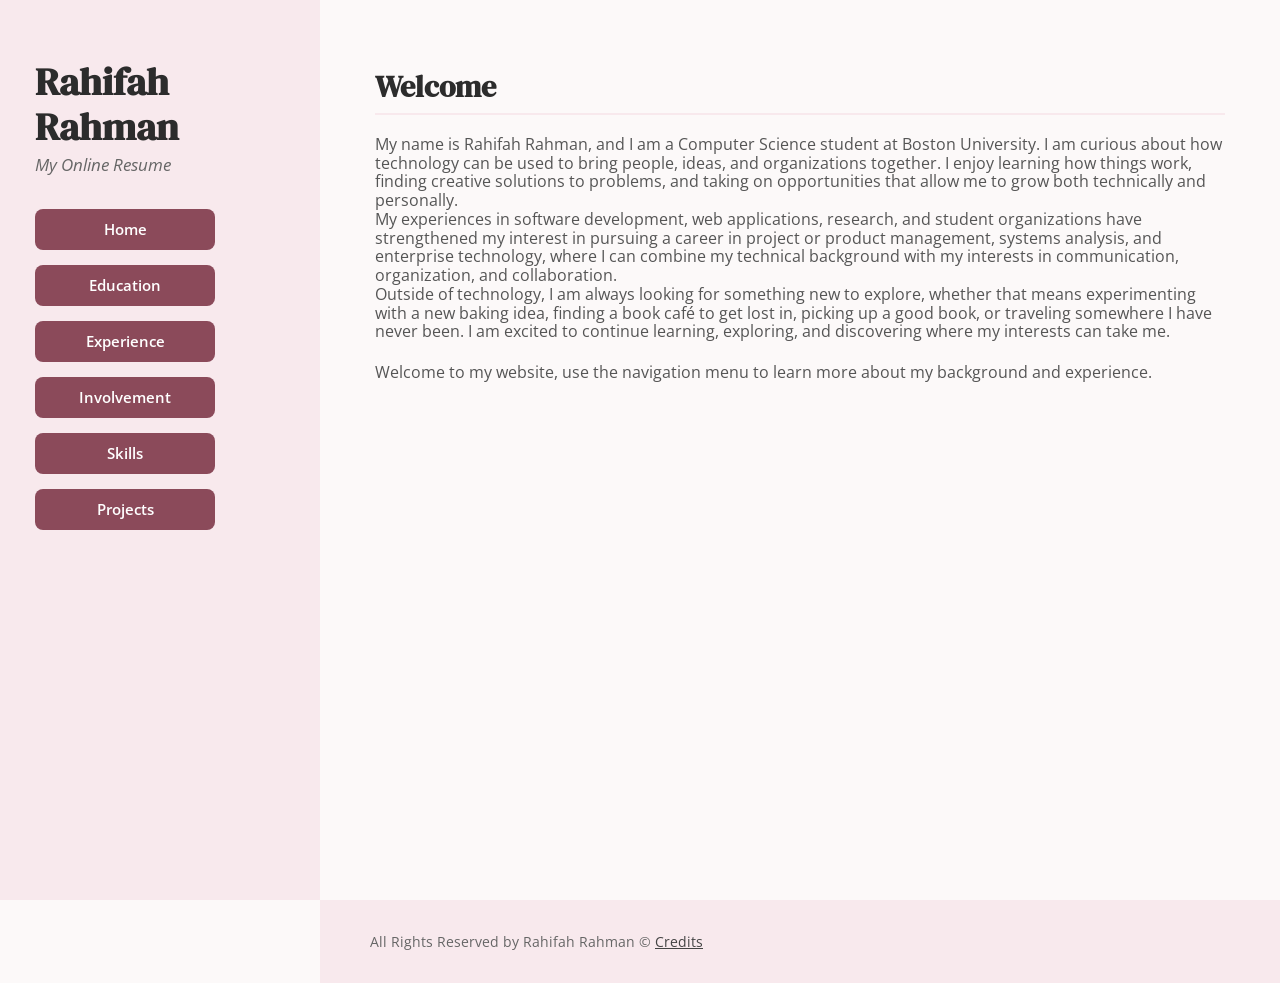
==== public/index.html @ ddc934b0 "Added spacing" ====
<!DOCTYPE html>
<html lang="en">
<head>
    <meta charset="UTF-8">
    <meta name="viewport" content="width=device-width, initial-scale=1.0">
    <title>Rahifah Rahman - Home</title>
    <link rel="stylesheet" href="styles.css">
</head>

<body>

<header>
    <h1>Rahifah Rahman</h1>
    <p>My Online Resume</p>

    <nav>
        <ul>
            <li><a href="index.html">Home</a></li>
            <li><a href="education.html">Education</a></li>
            <li><a href="experience.html">Experience</a></li>
            <li><a href="involvement.html">Involvement</a></li>
            <li><a href="skills.html">Skills</a></li>
            <li><a href="projects.html">Projects</a></li>
        </ul>
    </nav>
</header>

<main>
    <section>
        <h2>Welcome</h2>

        <p>My name is Rahifah Rahman, and I am a Computer Science student at Boston University. I am curious about how technology can be used to bring people, ideas, and organizations together. I enjoy learning how things work, finding creative solutions to problems, and taking on opportunities that allow me to grow both technically and personally.
            <br>
            My experiences in software development, web applications, research, and student organizations have strengthened my interest in pursuing a career in project or product management, systems analysis, and enterprise technology, where I can combine my technical background with my interests in communication, organization, and collaboration.
            <br>
            Outside of technology, I am always looking for something new to explore, whether that means experimenting with a new baking idea, finding a book café to get lost in, picking up a good book, or traveling somewhere I have never been. I am excited to continue learning, exploring, and discovering where my interests can take me.
        </p>

        <p>
            <br>
            Welcome to my website, use the navigation menu to learn more about my background and experience.
        </p>
    </section>
</main>

<footer>
    <p>
        All Rights Reserved by Rahifah Rahman &#169;
        <a href="#">Credits</a>
    </p>
</footer>

<script src="script.js"></script>

</body>
</html>
---- public/styles.css ----
@import url('https://fonts.googleapis.com/css2?family=DM+Serif+Display&family=Open+Sans:wght@400;500;600;700&display=swap');

* {
    box-sizing: border-box;
}

body {
    margin: 0;
    font-family: 'Open Sans', Arial, sans-serif;
    color: #3F383A;
    background-color: #FCF9F9;
    line-height: 1.15;
    min-height: 100vh;
}

header {
    background-color: #F8E9ED;
    color: #3F383A;
    padding: 30px 25px;
    text-align: center;
}

header h1 {
    font-family: 'DM Serif Display', Georgia, serif;
    font-size: calc(1.8rem + 0.6vw);
    margin: 0 0 5px 0;
    color: #2c2c2c;
}

header p {
    font-size: calc(0.9rem + 0.2vw);
    margin: 0 0 5px 0;
    color: #666666;
    font-style: italic;
}

/* navigation bar */

nav ul {
    list-style: none;
    padding: 0;
    margin: 0;
    display: flex;
    flex-direction: row;
    justify-content: center;
    align-items: center;
    gap: 10px;
    flex-wrap: wrap;
}

nav li {
    padding: 0;
}

nav a {
    display: block;
    width: 180px;
    text-decoration: none;
    color: #FFFFFF;
    background-color: #8B4A5A;
    font-weight: 600;
    font-size: calc(0.8rem + 0.15vw);
    padding: 12px 18px;
    border-radius: 8px;
    text-align: center;
    transition: 0.2s;
}

nav a:hover {
    background-color: #B87585;
}

main {
    width: 100%;
    min-height: 100vh;
    padding: 50px 30px;
}

section {
    max-width: 850px;
    margin: 0 auto 50px auto;
}


section h2 {
    font-family: 'DM Serif Display', Georgia, serif;
    font-size: calc(1.5rem + 0.5vw);
    color: #2c2c2c;
    margin-top: 0;
    margin-bottom: 20px;
    padding-bottom: 8px;
    border-bottom: 2px solid #F8E9ED;
}

section h3 {
    font-size: calc(1.05rem + 0.2vw);
    color: #444444;
    margin-top: 20px;
    margin-bottom: 3px;
}

section h4 {
    font-size: calc(1rem + 0.1vw);
    margin-top: 10px;
    margin-bottom: 3px;
}

section ul {
    margin-top: 3px;
}

section p {
    font-size: calc(0.9rem + 0.15vw);
    color: #555555;
    margin-top: 3px;
    margin-bottom: 3px;
}

.calculator {
    max-width: 850px;
    margin: 60px auto 30px auto;
    padding: 30px;
    background-color: #F8E9ED;
    border: 1px solid #F8E9ED;
    border-radius: 10px;
    text-align: center;
}

.calculator-inputs {
    display: flex;
    gap: 15px;
    margin-bottom: 20px;
}

.calculator-inputs input {
    width: 50%;
    padding: 12px;
    font-family: 'Open Sans', Arial, sans-serif;
    font-size: 1rem;
    border: 1px solid #CCCCCC;
    border-radius: 5px;
}

.calculator-buttons {
    display: flex;
    flex-wrap: wrap;
    gap: 10px;
    margin-bottom: 20px;
    justify-content: center;
}

.calculator-buttons button {
    padding: 10px 18px;
    font-family: 'Open Sans', Arial, sans-serif;
    font-size: 1rem;
    border: none;
    border-radius: 6px;
    background-color: #8B4A5A;
    color: #FFFFFF;
    cursor: pointer;
    transition: 0.2s;
}

.calculator-buttons button:hover {
    background-color: #B87585;
}

.calculator-result {
    min-height: 40px;
}

.calculator-result h3 {
    margin: 0;
    font-size: calc(1rem + 0.3vw);
}

footer {
    background-color: #F8E9ED;
    padding: 18px 25px;
    font-size: 0.85rem;
    color: #666666;
    text-align: center;
}

footer a {
    color: #444444;
    text-decoration: underline;
}

/* laptop/desktop screens */

@media (min-width: 751px) {

    header {
        position: fixed;
        left: 0;
        top: 0;
        width: 25%;
        height: 100vh;
        padding: 60px 35px;
        text-align: left;
        overflow-y: auto;
    }

    header h1 {
        font-size: calc(1.8rem + 0.8vw);
    }

    header p {
        margin-bottom: 35px;
    }

    nav ul {
        flex-direction: column;
        align-items: flex-start;
        gap: 15px;
    }

    nav li {
        width: 100%;
    }

    nav a {
        width: 180px;
        padding: 12px 18px;
    }

    main {
        width: 75%;
        margin-left: 25%;
        min-height: 100vh;
        padding: 70px 50px;
    }

    section {
        width: 100%;
        max-width: 850px;
        margin: 0 auto 60px auto;
    }

    .calculator {
        width: 100%;
        max-width: 850px;
    }

    footer {
        width: 75%;
        margin-left: 25%;
        padding: 20px 50px;
        text-align: left;
    }
}

/* phone screens */

@media (max-width: 750px) {

    header {
        width: 100%;
        text-align: center;
        padding: 25px 15px;
    }

    nav ul {
        flex-direction: row;
        width: 100%;
        gap: 5px;
    }

    nav li {
        padding: 3px;
    }

    nav a {
        display: inline-block;
        padding: 5px 6px;
    }

    main {
        width: 100%;
        padding: 35px 15px;
    }

    section {
        width: 100%;
        margin-bottom: 40px;
    }

    .calculator {
        width: 100%;
        padding: 20px;
        margin-top: 40px;
    }

    .calculator-inputs {
        flex-direction: column;
    }

    .calculator-inputs input {
        width: 100%;
    }

    .calculator-buttons {
        justify-content: center;
    }

    .calculator-buttons button {
        padding: 9px 14px;
    }

    footer {
        width: 100%;
        padding: 15px;
    }
}
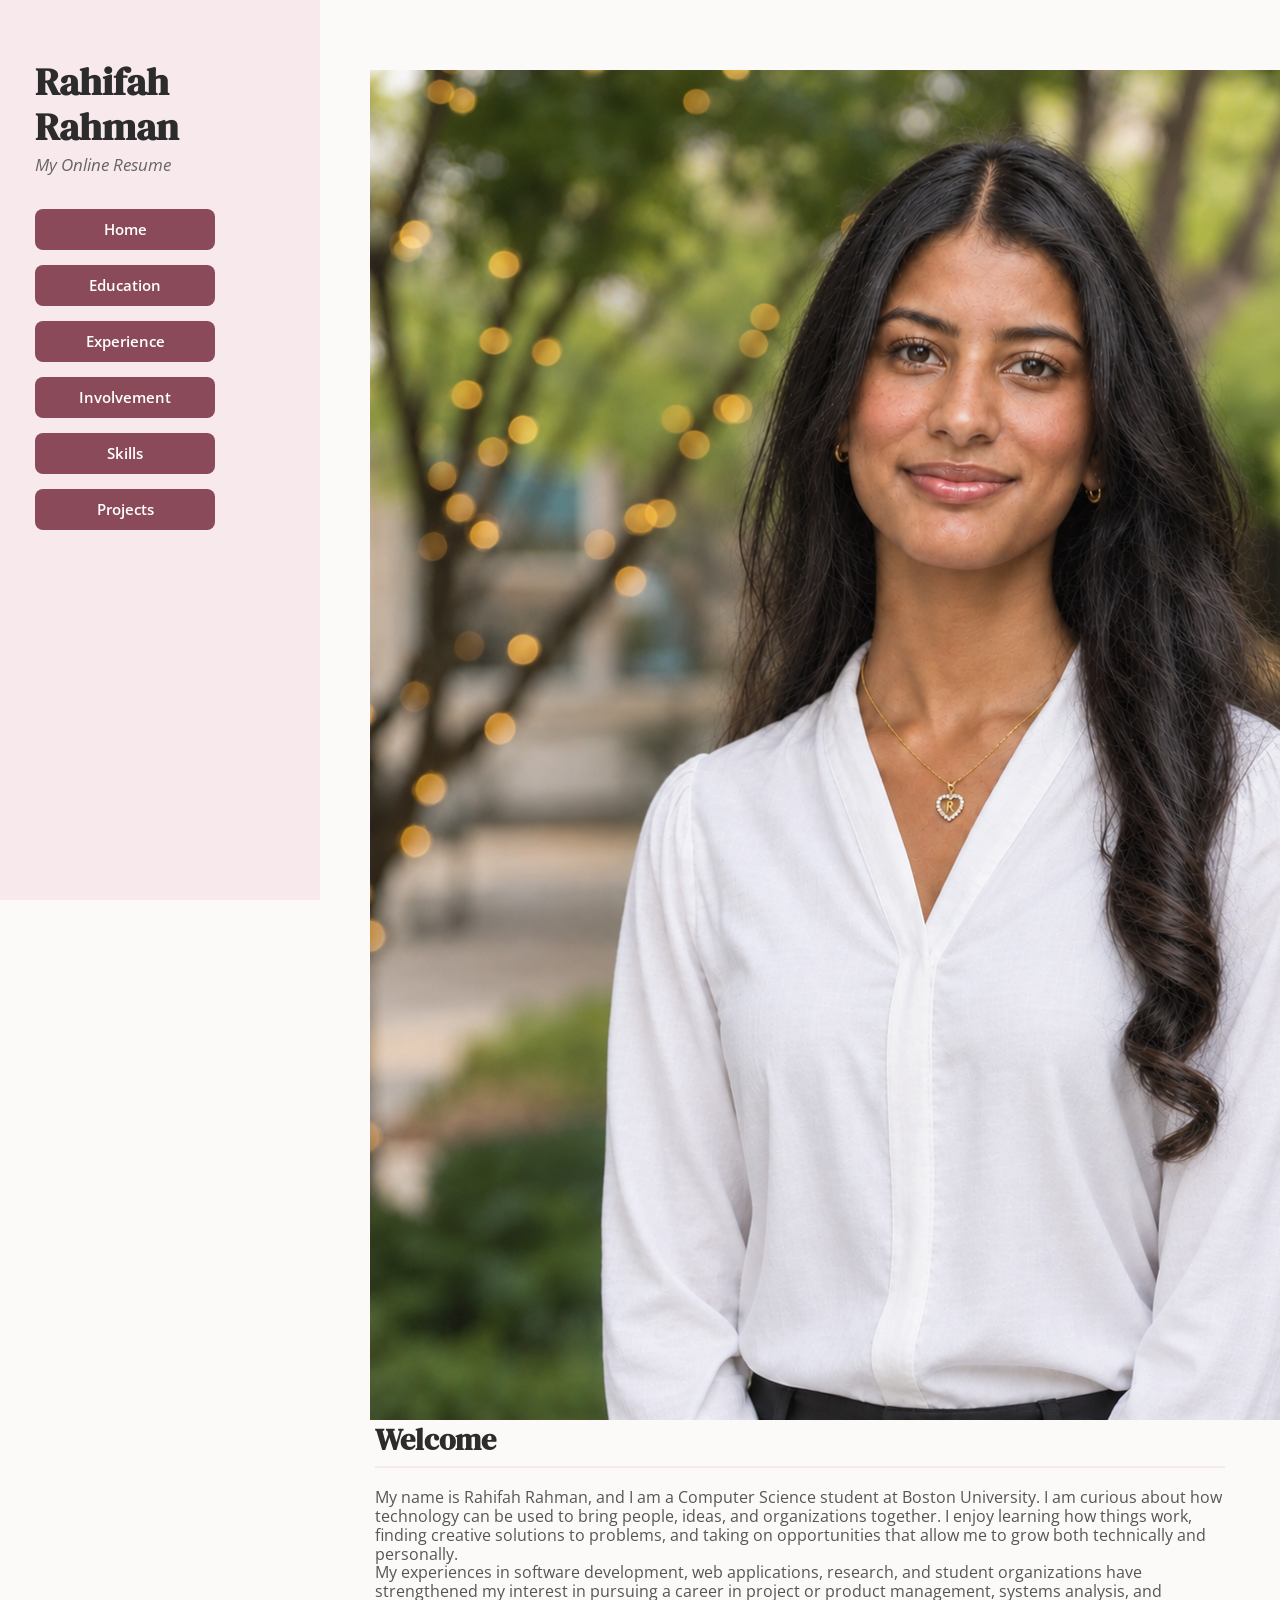
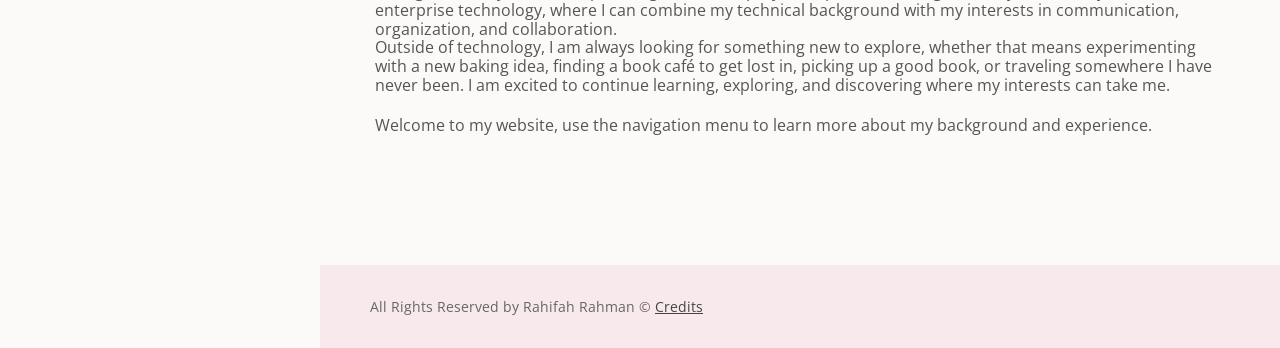
==== commit accedf2b: "Added headshot to home page" ====
--- a/public/index.html
+++ b/public/index.html
@@ -26,6 +26,7 @@
 </header>
 
 <main>
+    <img src="rahifahheadshot.png" alt="Headshot of Rahifah Rahman">
     <section>
         <h2>Welcome</h2>
 
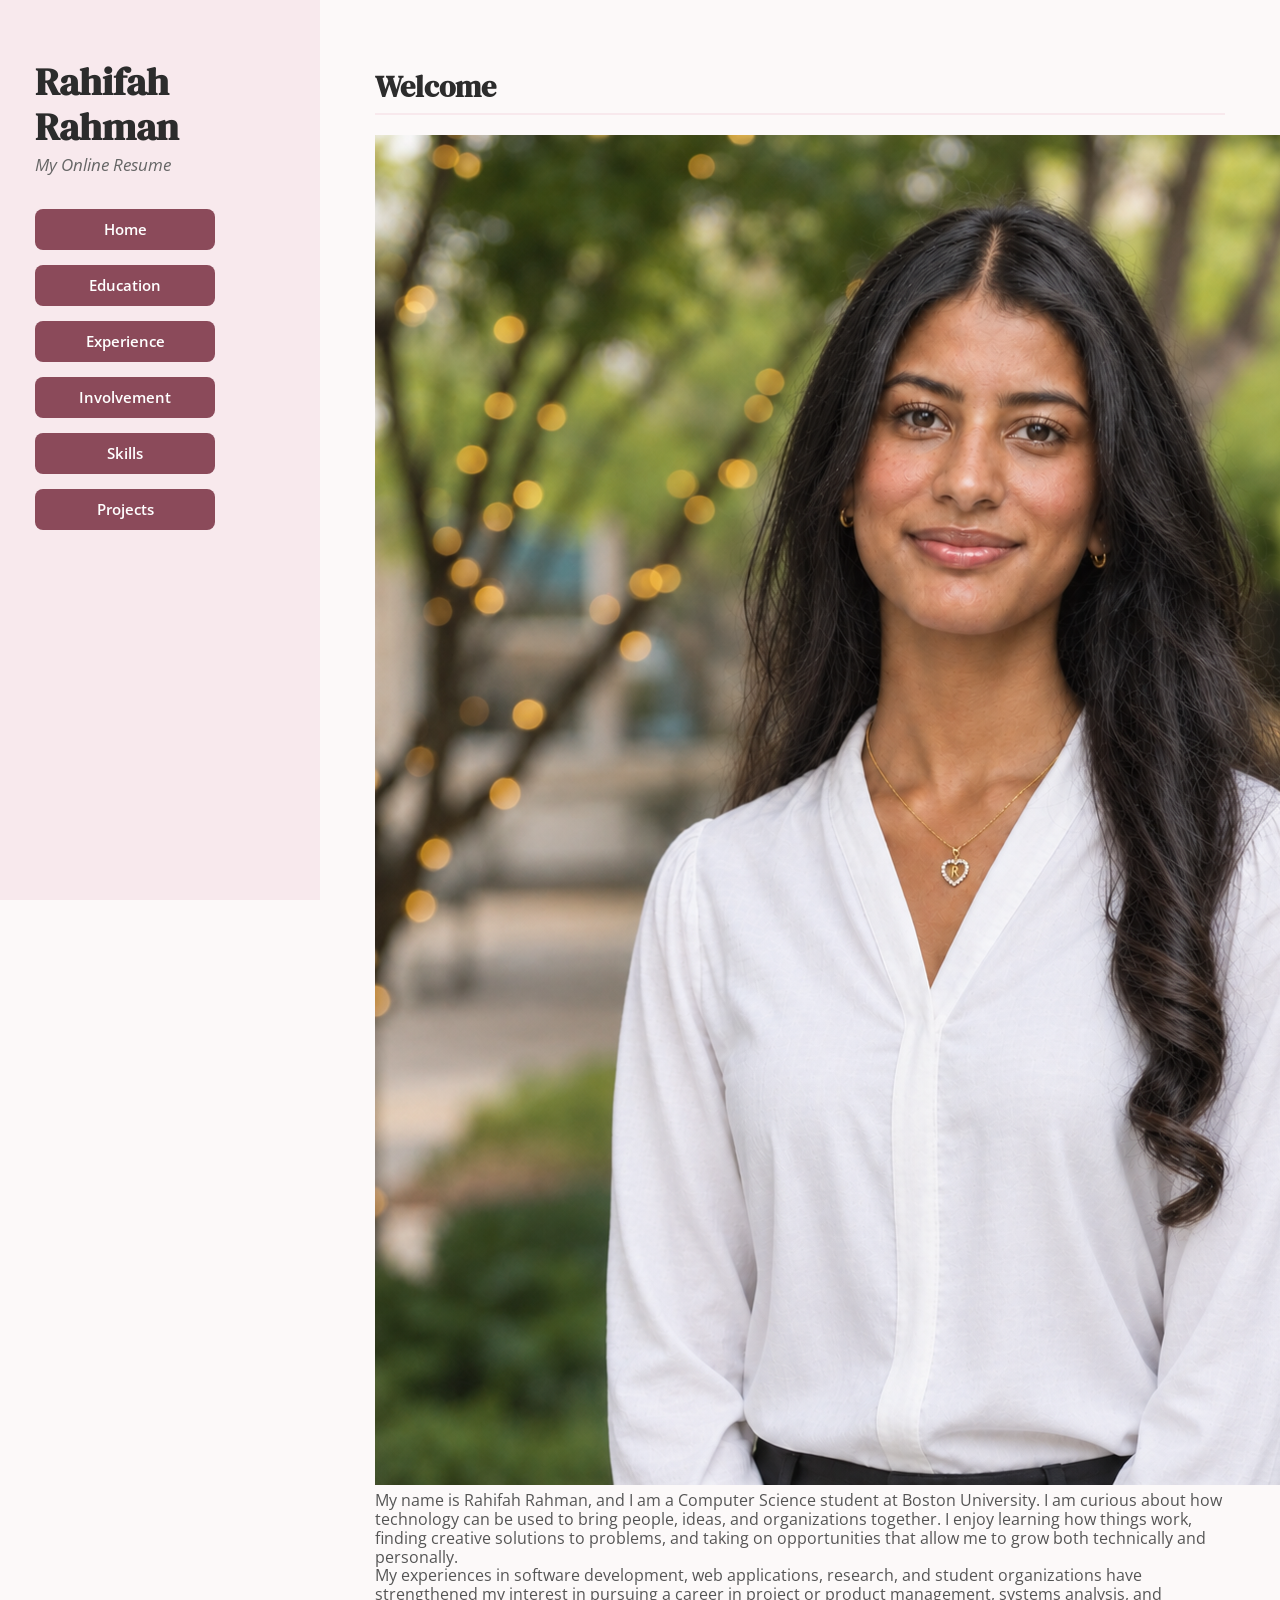
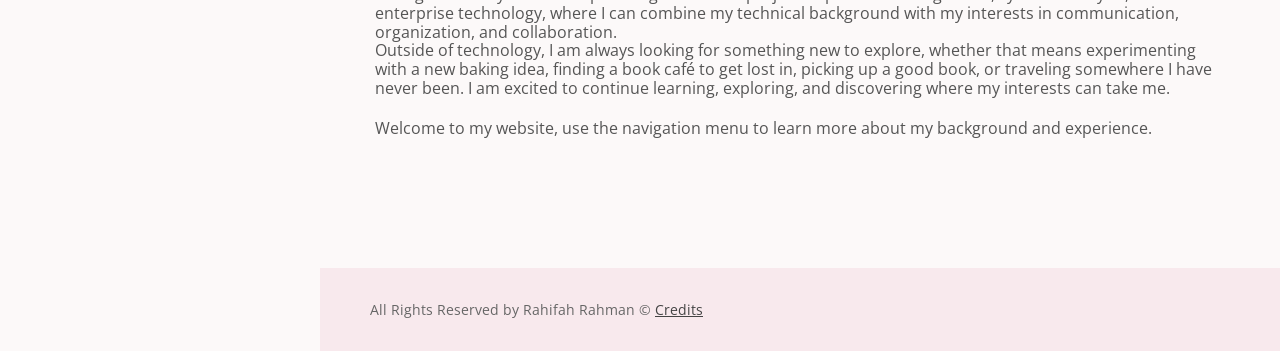
==== commit 3b1ada5f: "Moved headshot into the actual correct block, yet to resize and format in css" ====
--- a/public/index.html
+++ b/public/index.html
@@ -26,10 +26,9 @@
 </header>
 
 <main>
-    <img src="rahifahheadshot.png" alt="Headshot of Rahifah Rahman">
     <section>
         <h2>Welcome</h2>
-
+        <img src="rahifahheadshot.png" alt="Headshot of Rahifah Rahman">
         <p>My name is Rahifah Rahman, and I am a Computer Science student at Boston University. I am curious about how technology can be used to bring people, ideas, and organizations together. I enjoy learning how things work, finding creative solutions to problems, and taking on opportunities that allow me to grow both technically and personally.
             <br>
             My experiences in software development, web applications, research, and student organizations have strengthened my interest in pursuing a career in project or product management, systems analysis, and enterprise technology, where I can combine my technical background with my interests in communication, organization, and collaboration.
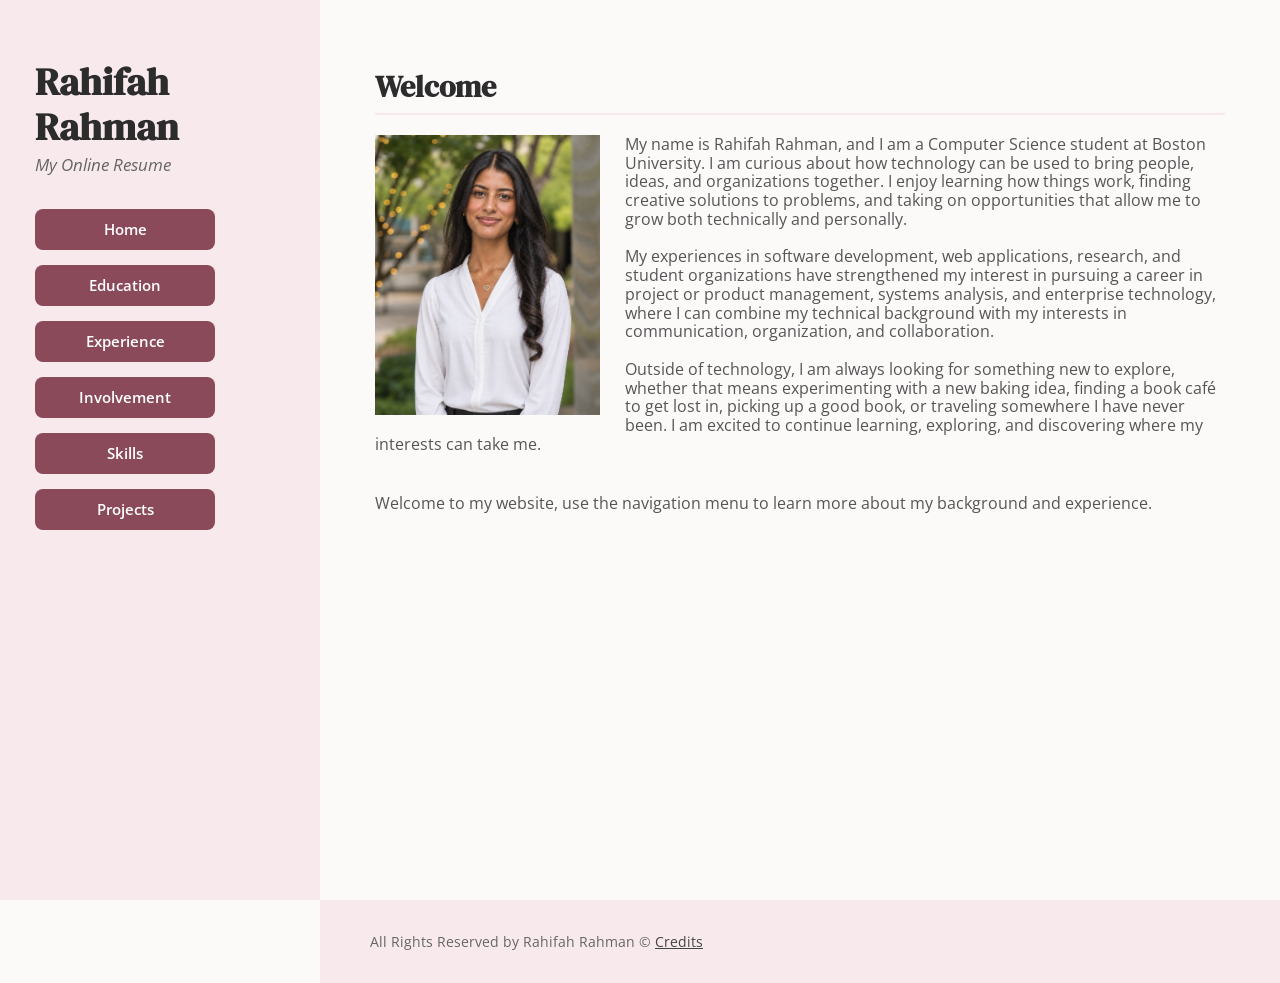
==== commit ea87c005: "Added more spacing for home page" ====
--- a/public/index.html
+++ b/public/index.html
@@ -30,14 +30,14 @@
         <h2>Welcome</h2>
         <img src="rahifahheadshot.png" alt="Headshot of Rahifah Rahman">
         <p>My name is Rahifah Rahman, and I am a Computer Science student at Boston University. I am curious about how technology can be used to bring people, ideas, and organizations together. I enjoy learning how things work, finding creative solutions to problems, and taking on opportunities that allow me to grow both technically and personally.
-            <br>
+            <br><br>
             My experiences in software development, web applications, research, and student organizations have strengthened my interest in pursuing a career in project or product management, systems analysis, and enterprise technology, where I can combine my technical background with my interests in communication, organization, and collaboration.
-            <br>
+            <br><br>
             Outside of technology, I am always looking for something new to explore, whether that means experimenting with a new baking idea, finding a book café to get lost in, picking up a good book, or traveling somewhere I have never been. I am excited to continue learning, exploring, and discovering where my interests can take me.
         </p>
 
         <p>
-            <br>
+            <br><br>
             Welcome to my website, use the navigation menu to learn more about my background and experience.
         </p>
     </section>
--- a/public/styles.css
+++ b/public/styles.css
@@ -81,6 +81,13 @@
     margin: 0 auto 50px auto;
 }
 
+section img {
+    width: 225px;
+    height: 280px;
+    object-fit: cover;
+    float: left;
+    margin: 0 25px 15px 0;
+}
 
 section h2 {
     font-family: 'DM Serif Display', Georgia, serif;
@@ -261,6 +268,12 @@
         padding: 25px 15px;
     }
 
+    section img {
+        width: 165px;
+        height: 210px;
+        margin-right: 15px;
+    }
+
     nav ul {
         flex-direction: row;
         width: 100%;
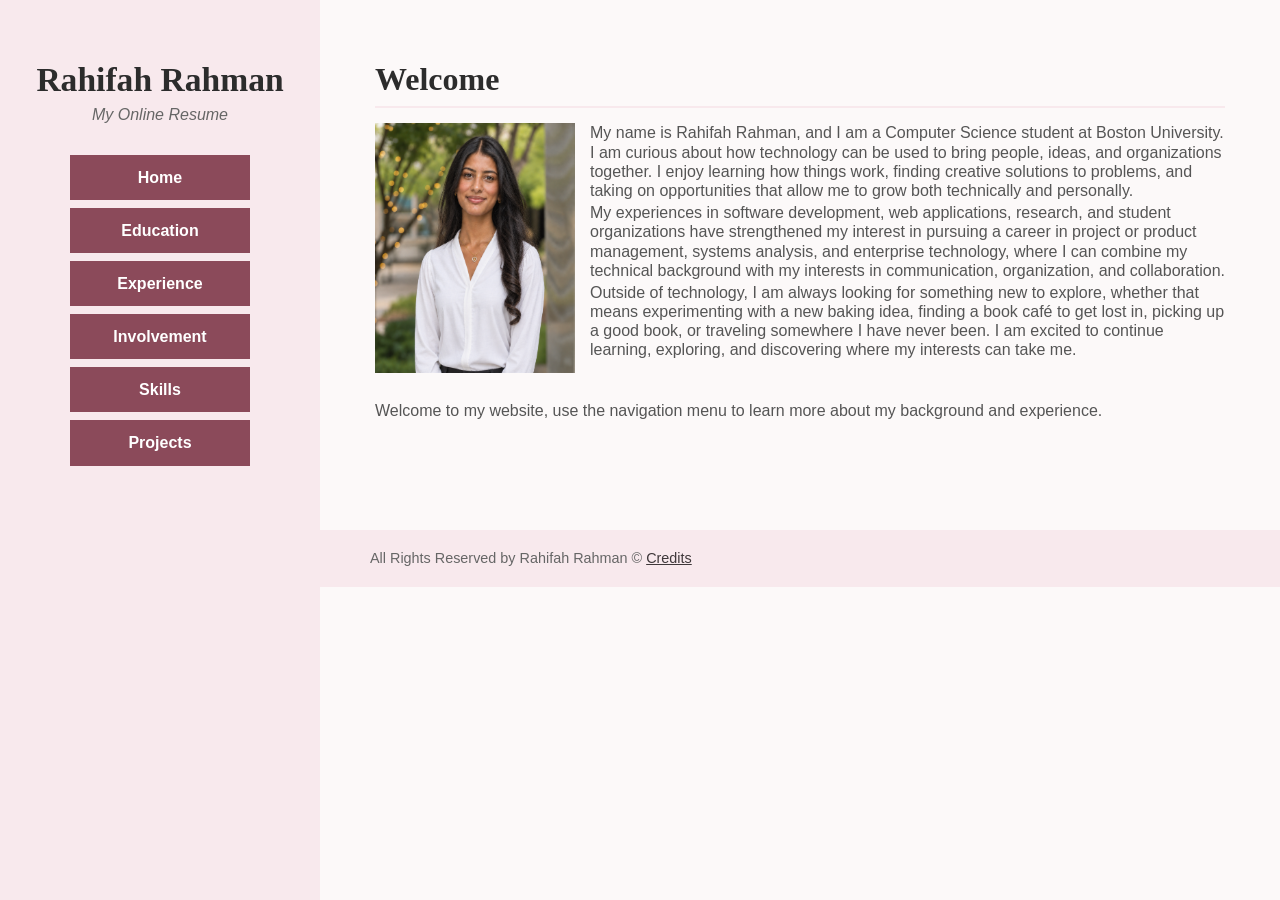
==== commit c3c87830: "Redid formatting and organization of files to be cleaner and more cohesive" ====
--- a/public/index.html
+++ b/public/index.html
@@ -3,7 +3,7 @@
 <head>
     <meta charset="UTF-8">
     <meta name="viewport" content="width=device-width, initial-scale=1.0">
-    <title>Rahifah Rahman - Home</title>
+    <title>Rahifah Rahman | Home</title>
     <link rel="stylesheet" href="styles.css">
 </head>
 
@@ -29,11 +29,23 @@
     <section>
         <h2>Welcome</h2>
         <img src="rahifahheadshot.png" alt="Headshot of Rahifah Rahman">
-        <p>My name is Rahifah Rahman, and I am a Computer Science student at Boston University. I am curious about how technology can be used to bring people, ideas, and organizations together. I enjoy learning how things work, finding creative solutions to problems, and taking on opportunities that allow me to grow both technically and personally.
-            <br><br>
-            My experiences in software development, web applications, research, and student organizations have strengthened my interest in pursuing a career in project or product management, systems analysis, and enterprise technology, where I can combine my technical background with my interests in communication, organization, and collaboration.
-            <br><br>
-            Outside of technology, I am always looking for something new to explore, whether that means experimenting with a new baking idea, finding a book café to get lost in, picking up a good book, or traveling somewhere I have never been. I am excited to continue learning, exploring, and discovering where my interests can take me.
+        <p>
+            My name is Rahifah Rahman, and I am a Computer Science student at Boston University.
+            I am curious about how technology can be used to bring people, ideas, and organizations together.
+            I enjoy learning how things work, finding creative solutions to problems,
+            and taking on opportunities that allow me to grow both technically and personally.
+        </p>
+        <p>
+            My experiences in software development, web applications, research, and student organizations have
+            strengthened my interest in pursuing a career in project or product management, systems analysis,
+            and enterprise technology, where I can combine my technical background with my interests in communication,
+            organization, and collaboration.
+        </p>
+        <p>
+            Outside of technology, I am always looking for something new to explore, whether that means
+            experimenting with a new baking idea, finding a book café to get lost in, picking up a good book,
+            or traveling somewhere I have never been. I am excited to continue learning, exploring, and discovering
+            where my interests can take me.
         </p>
 
         <p>
--- a/public/styles.css
+++ b/public/styles.css
@@ -1,136 +1,132 @@
 @import url('https://fonts.googleapis.com/css2?family=DM+Serif+Display&family=Open+Sans:wght@400;500;600;700&display=swap');
 
 * {
+    margin: 0;
     box-sizing: border-box;
 }
 
 body {
     margin: 0;
-    font-family: 'Open Sans', Arial, sans-serif;
+    font-family: Arial, Helvetica, sans-serif;
     color: #3F383A;
     background-color: #FCF9F9;
-    line-height: 1.15;
-    min-height: 100vh;
+    line-height: 1.2;
 }
 
 header {
     background-color: #F8E9ED;
     color: #3F383A;
+    text-align: center;
     padding: 30px 25px;
-    text-align: center;
 }
 
 header h1 {
-    font-family: 'DM Serif Display', Georgia, serif;
-    font-size: calc(1.8rem + 0.6vw);
-    margin: 0 0 5px 0;
-    color: #2c2c2c;
+    font-family: Georgia, serif;
+    font-size: 2rem;
+    margin-bottom: 5px;
+    color: #2C2C2C;
 }
 
 header p {
-    font-size: calc(0.9rem + 0.2vw);
-    margin: 0 0 5px 0;
+    font-size: 1rem;
+    margin-bottom: 20px;
     color: #666666;
     font-style: italic;
 }
 
-/* navigation bar */
-
 nav ul {
-    list-style: none;
+    list-style-type: none;
     padding: 0;
     margin: 0;
-    display: flex;
-    flex-direction: row;
-    justify-content: center;
-    align-items: center;
-    gap: 10px;
-    flex-wrap: wrap;
+    text-align: center;
 }
 
 nav li {
-    padding: 0;
+    display: inline;
 }
 
 nav a {
-    display: block;
+    display: inline-block;
     width: 180px;
+    padding: 12px 18px;
+    margin: 5px;
+    background-color: #8B4A5A;
+    color: white;
     text-decoration: none;
-    color: #FFFFFF;
-    background-color: #8B4A5A;
-    font-weight: 600;
-    font-size: calc(0.8rem + 0.15vw);
-    padding: 12px 18px;
-    border-radius: 8px;
-    text-align: center;
-    transition: 0.2s;
+    font-weight: bold;
+    text-align: center;
+    border: 1px solid #8B4A5A;
 }
 
 nav a:hover {
     background-color: #B87585;
+    border-color: #B87585;
 }
 
 main {
     width: 100%;
-    min-height: 100vh;
-    padding: 50px 30px;
+    padding: 40px 30px;
 }
 
 section {
     max-width: 850px;
-    margin: 0 auto 50px auto;
-}
-
-section img {
-    width: 225px;
-    height: 280px;
-    object-fit: cover;
-    float: left;
-    margin: 0 25px 15px 0;
+    margin: 0 auto 40px auto;
 }
 
 section h2 {
-    font-family: 'DM Serif Display', Georgia, serif;
-    font-size: calc(1.5rem + 0.5vw);
-    color: #2c2c2c;
-    margin-top: 0;
-    margin-bottom: 20px;
+    font-family: Georgia, serif;
+    font-size: 2rem;
+    color: #2C2C2C;
+    margin-bottom: 15px;
     padding-bottom: 8px;
     border-bottom: 2px solid #F8E9ED;
 }
 
 section h3 {
-    font-size: calc(1.05rem + 0.2vw);
+    font-size: 1.25rem;
     color: #444444;
-    margin-top: 20px;
+    margin-top: 15px;
     margin-bottom: 3px;
 }
 
 section h4 {
-    font-size: calc(1rem + 0.1vw);
+    font-size: 1.05rem;
+    color: #444444;
     margin-top: 10px;
     margin-bottom: 3px;
 }
 
-section ul {
-    margin-top: 3px;
-}
-
 section p {
-    font-size: calc(0.9rem + 0.15vw);
+    font-size: 1rem;
     color: #555555;
     margin-top: 3px;
     margin-bottom: 3px;
 }
 
+section ul {
+    margin-top: 3px;
+    margin-bottom: 10px;
+}
+
+section img {
+    width: 200px;
+    height: 250px;
+    float: left;
+    margin-right: 15px;
+    margin-bottom: 5px;
+}
+
 .calculator {
     max-width: 850px;
-    margin: 60px auto 30px auto;
-    padding: 30px;
+    margin: 40px auto;
+    padding: 25px;
     background-color: #F8E9ED;
-    border: 1px solid #F8E9ED;
-    border-radius: 10px;
-    text-align: center;
+    border: 1px solid #E8CCD3;
+    text-align: center;
+}
+
+.calculator h2 {
+    margin-bottom: 20px;
 }
 
 .calculator-inputs {
@@ -141,60 +137,48 @@
 
 .calculator-inputs input {
     width: 50%;
-    padding: 12px;
-    font-family: 'Open Sans', Arial, sans-serif;
+    padding: 10px;
+    font-family: Arial, Helvetica, sans-serif;
     font-size: 1rem;
     border: 1px solid #CCCCCC;
-    border-radius: 5px;
 }
 
 .calculator-buttons {
-    display: flex;
-    flex-wrap: wrap;
-    gap: 10px;
+    text-align: center;
     margin-bottom: 20px;
-    justify-content: center;
-}
-
-.calculator-buttons button {
-    padding: 10px 18px;
-    font-family: 'Open Sans', Arial, sans-serif;
+}
+
+.calculator button {
+    padding: 10px 16px;
+    margin: 5px;
+    background-color: #8B4A5A;
+    color: white;
+    border: 1px solid #8B4A5A;
     font-size: 1rem;
-    border: none;
-    border-radius: 6px;
-    background-color: #8B4A5A;
-    color: #FFFFFF;
-    cursor: pointer;
-    transition: 0.2s;
-}
-
-.calculator-buttons button:hover {
+    font-weight: bold;
+}
+
+.calculator button:hover {
     background-color: #B87585;
-}
-
-.calculator-result {
+    border-color: #B87585;
+}
+
+#output {
     min-height: 40px;
-}
-
-.calculator-result h3 {
-    margin: 0;
-    font-size: calc(1rem + 0.3vw);
 }
 
 footer {
     background-color: #F8E9ED;
     padding: 18px 25px;
-    font-size: 0.85rem;
+    text-align: center;
     color: #666666;
-    text-align: center;
+    font-size: 0.9rem;
 }
 
 footer a {
-    color: #444444;
+    color: #3F383A;
     text-decoration: underline;
 }
-
-/* laptop/desktop screens */
 
 @media (min-width: 751px) {
 
@@ -205,44 +189,41 @@
         width: 25%;
         height: 100vh;
         padding: 60px 35px;
-        text-align: left;
         overflow-y: auto;
     }
 
     header h1 {
-        font-size: calc(1.8rem + 0.8vw);
+        font-size: 2.1rem;
     }
 
     header p {
-        margin-bottom: 35px;
+        margin-bottom: 30px;
     }
 
     nav ul {
-        flex-direction: column;
-        align-items: flex-start;
-        gap: 15px;
+        text-align: center;
     }
 
     nav li {
-        width: 100%;
+        display: block;
     }
 
     nav a {
+        display: block;
         width: 180px;
-        padding: 12px 18px;
+        margin: 8px auto;
     }
 
     main {
         width: 75%;
         margin-left: 25%;
-        min-height: 100vh;
-        padding: 70px 50px;
+        padding: 60px 50px;
     }
 
     section {
         width: 100%;
         max-width: 850px;
-        margin: 0 auto 60px auto;
+        margin: 0 auto 50px auto;
     }
 
     .calculator {
@@ -258,71 +239,73 @@
     }
 }
 
-/* phone screens */
-
 @media (max-width: 750px) {
 
     header {
         width: 100%;
         text-align: center;
-        padding: 25px 15px;
+    }
+
+    header h1 {
+        font-size: 1.8rem;
+    }
+
+    nav ul {
+        text-align: center;
+    }
+
+    nav li {
+        display: inline;
+    }
+
+    nav a {
+        width: auto;
+        padding: 8px 10px;
+        margin: 3px;
+    }
+
+    main {
+        width: 100%;
+        padding: 35px 15px;
+    }
+
+    section {
+        width: 100%;
+        margin-bottom: 35px;
     }
 
     section img {
-        width: 165px;
-        height: 210px;
-        margin-right: 15px;
-    }
-
-    nav ul {
-        flex-direction: row;
-        width: 100%;
-        gap: 5px;
-    }
-
-    nav li {
-        padding: 3px;
-    }
-
-    nav a {
-        display: inline-block;
-        padding: 5px 6px;
-    }
-
-    main {
-        width: 100%;
-        padding: 35px 15px;
-    }
-
-    section {
-        width: 100%;
-        margin-bottom: 40px;
+        width: 150px;
+        height: 190px;
+        margin-right: 10px;
     }
 
     .calculator {
         width: 100%;
         padding: 20px;
-        margin-top: 40px;
+        margin-top: 35px;
     }
 
     .calculator-inputs {
-        flex-direction: column;
+        display: block;
     }
 
     .calculator-inputs input {
         width: 100%;
+        margin-bottom: 10px;
     }
 
     .calculator-buttons {
-        justify-content: center;
-    }
-
-    .calculator-buttons button {
+        text-align: center;
+    }
+
+    .calculator button {
         padding: 9px 14px;
+        margin: 4px;
     }
 
     footer {
         width: 100%;
-        padding: 15px;
+        text-align: center;
     }
 }
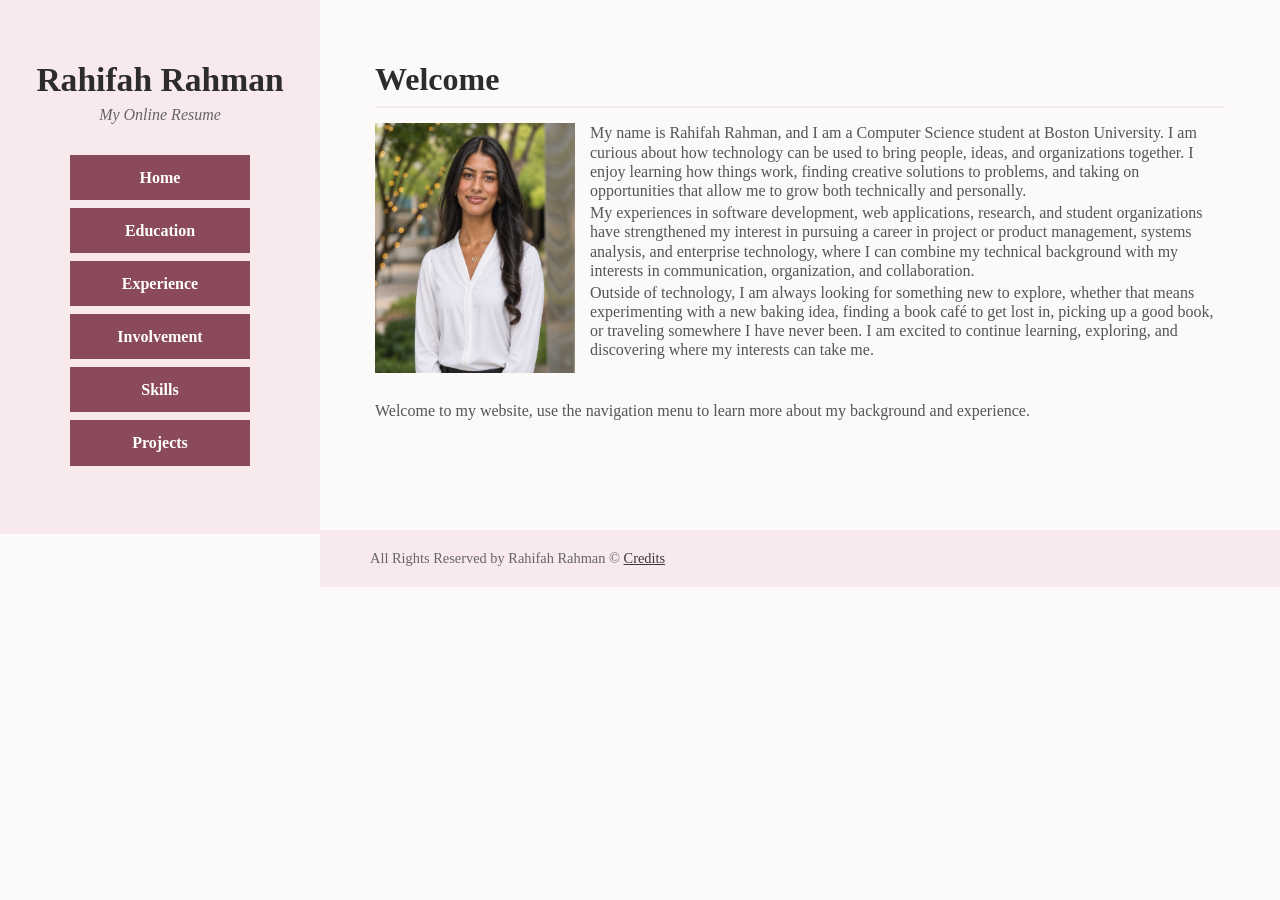
==== commit 26b6a973: "playing around with spacing and fonts" ====
--- a/public/index.html
+++ b/public/index.html
@@ -34,12 +34,14 @@
             I am curious about how technology can be used to bring people, ideas, and organizations together.
             I enjoy learning how things work, finding creative solutions to problems,
             and taking on opportunities that allow me to grow both technically and personally.
+            <br>
         </p>
         <p>
             My experiences in software development, web applications, research, and student organizations have
             strengthened my interest in pursuing a career in project or product management, systems analysis,
             and enterprise technology, where I can combine my technical background with my interests in communication,
             organization, and collaboration.
+            <br>
         </p>
         <p>
             Outside of technology, I am always looking for something new to explore, whether that means
--- a/public/styles.css
+++ b/public/styles.css
@@ -1,13 +1,10 @@
-@import url('https://fonts.googleapis.com/css2?family=DM+Serif+Display&family=Open+Sans:wght@400;500;600;700&display=swap');
-
 * {
     margin: 0;
     box-sizing: border-box;
 }
 
 body {
-    margin: 0;
-    font-family: Arial, Helvetica, sans-serif;
+    font-family: Georgia, "Times New Roman", serif;;
     color: #3F383A;
     background-color: #FCF9F9;
     line-height: 1.2;
@@ -138,7 +135,7 @@
 .calculator-inputs input {
     width: 50%;
     padding: 10px;
-    font-family: Arial, Helvetica, sans-serif;
+    font-family: Georgia, "Times New Roman", serif;
     font-size: 1rem;
     border: 1px solid #CCCCCC;
 }
@@ -187,9 +184,8 @@
         left: 0;
         top: 0;
         width: 25%;
-        height: 100vh;
+        height: auto;
         padding: 60px 35px;
-        overflow-y: auto;
     }
 
     header h1 {
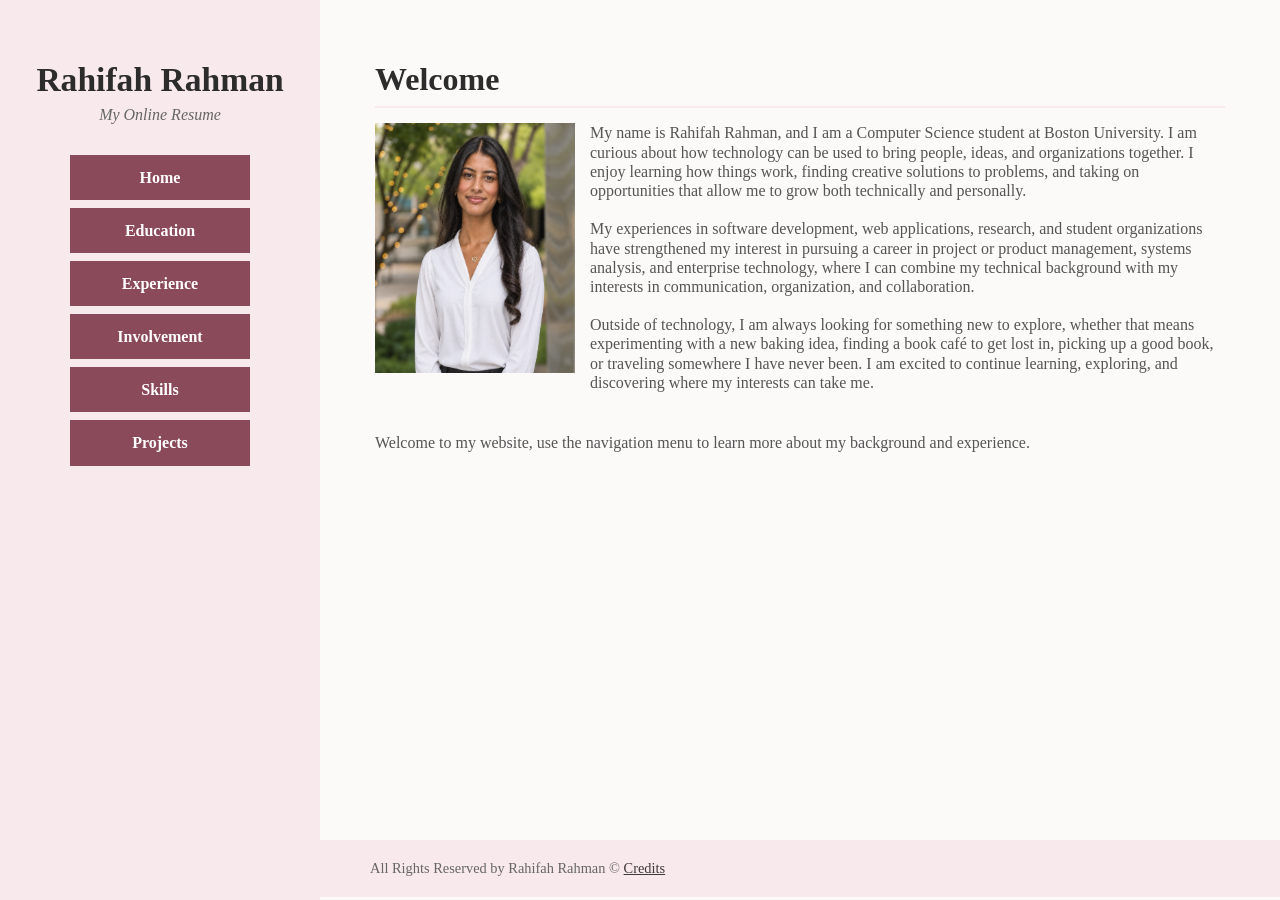
==== commit 959b4e38: "Reverting spacing on index for my intro paragraph" ====
--- a/public/index.html
+++ b/public/index.html
@@ -34,16 +34,12 @@
             I am curious about how technology can be used to bring people, ideas, and organizations together.
             I enjoy learning how things work, finding creative solutions to problems,
             and taking on opportunities that allow me to grow both technically and personally.
-            <br>
-        </p>
-        <p>
+            <br><br>
             My experiences in software development, web applications, research, and student organizations have
             strengthened my interest in pursuing a career in project or product management, systems analysis,
             and enterprise technology, where I can combine my technical background with my interests in communication,
             organization, and collaboration.
-            <br>
-        </p>
-        <p>
+            <br><br>
             Outside of technology, I am always looking for something new to explore, whether that means
             experimenting with a new baking idea, finding a book café to get lost in, picking up a good book,
             or traveling somewhere I have never been. I am excited to continue learning, exploring, and discovering
--- a/public/styles.css
+++ b/public/styles.css
@@ -184,7 +184,7 @@
         left: 0;
         top: 0;
         width: 25%;
-        height: auto;
+        height: 100vh;
         padding: 60px 35px;
     }
 
@@ -212,6 +212,7 @@
 
     main {
         width: 75%;
+        min-height: calc(100vh - 60px);
         margin-left: 25%;
         padding: 60px 50px;
     }
@@ -238,7 +239,9 @@
 @media (max-width: 750px) {
 
     header {
-        width: 100%;
+        position: static;
+        width: 100%;
+        height: auto;
         text-align: center;
     }
 
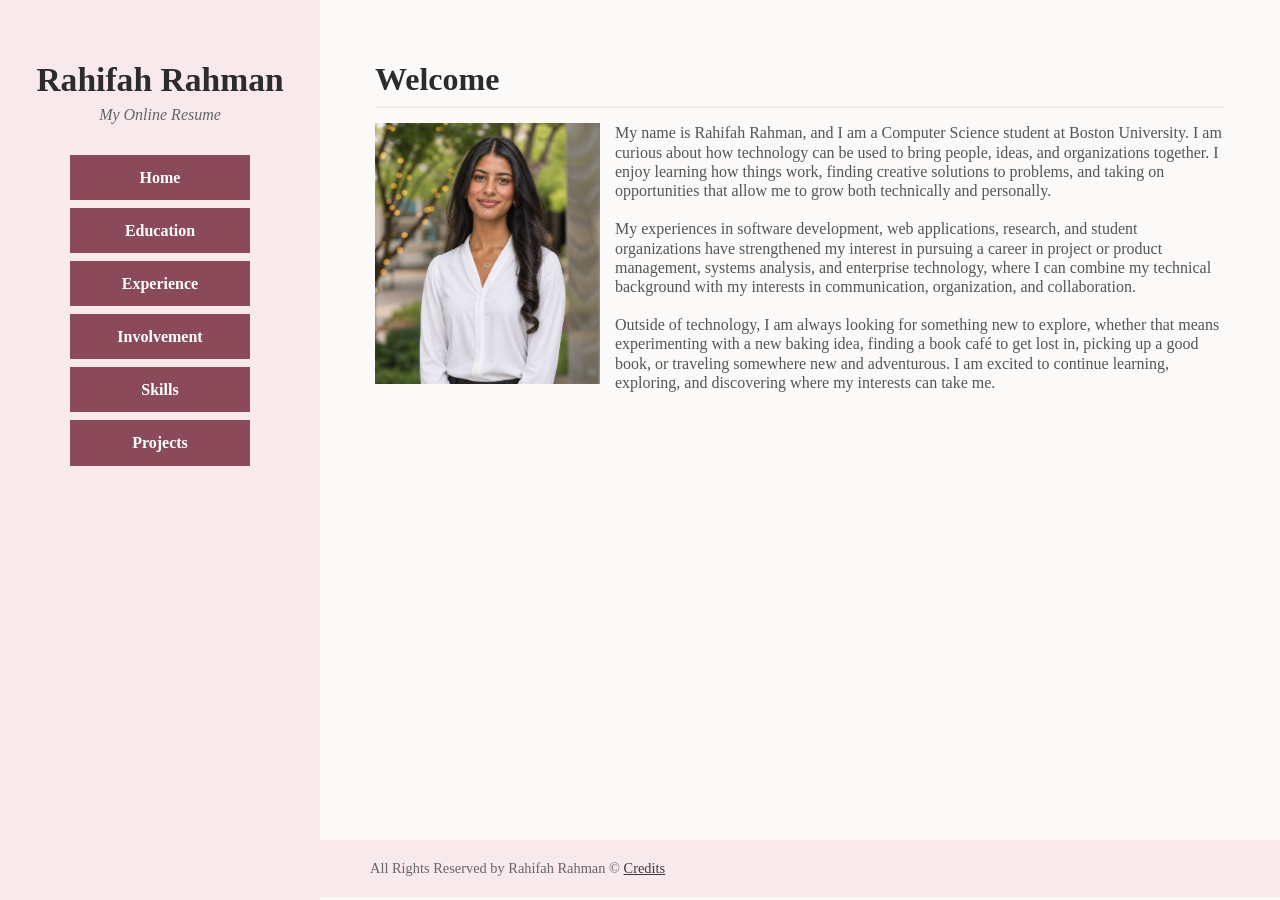
==== commit dcb208df: "Added my presentation to projects" ====
--- a/public/index.html
+++ b/public/index.html
@@ -42,13 +42,8 @@
             <br><br>
             Outside of technology, I am always looking for something new to explore, whether that means
             experimenting with a new baking idea, finding a book café to get lost in, picking up a good book,
-            or traveling somewhere I have never been. I am excited to continue learning, exploring, and discovering
+            or traveling somewhere new and adventurous. I am excited to continue learning, exploring, and discovering
             where my interests can take me.
-        </p>
-
-        <p>
-            <br><br>
-            Welcome to my website, use the navigation menu to learn more about my background and experience.
         </p>
     </section>
 </main>
--- a/public/styles.css
+++ b/public/styles.css
@@ -106,8 +106,8 @@
 }
 
 section img {
-    width: 200px;
-    height: 250px;
+    width: 225px;
+    height: auto;
     float: left;
     margin-right: 15px;
     margin-bottom: 5px;
@@ -275,7 +275,7 @@
 
     section img {
         width: 150px;
-        height: 190px;
+        height: auto;
         margin-right: 10px;
     }
 
